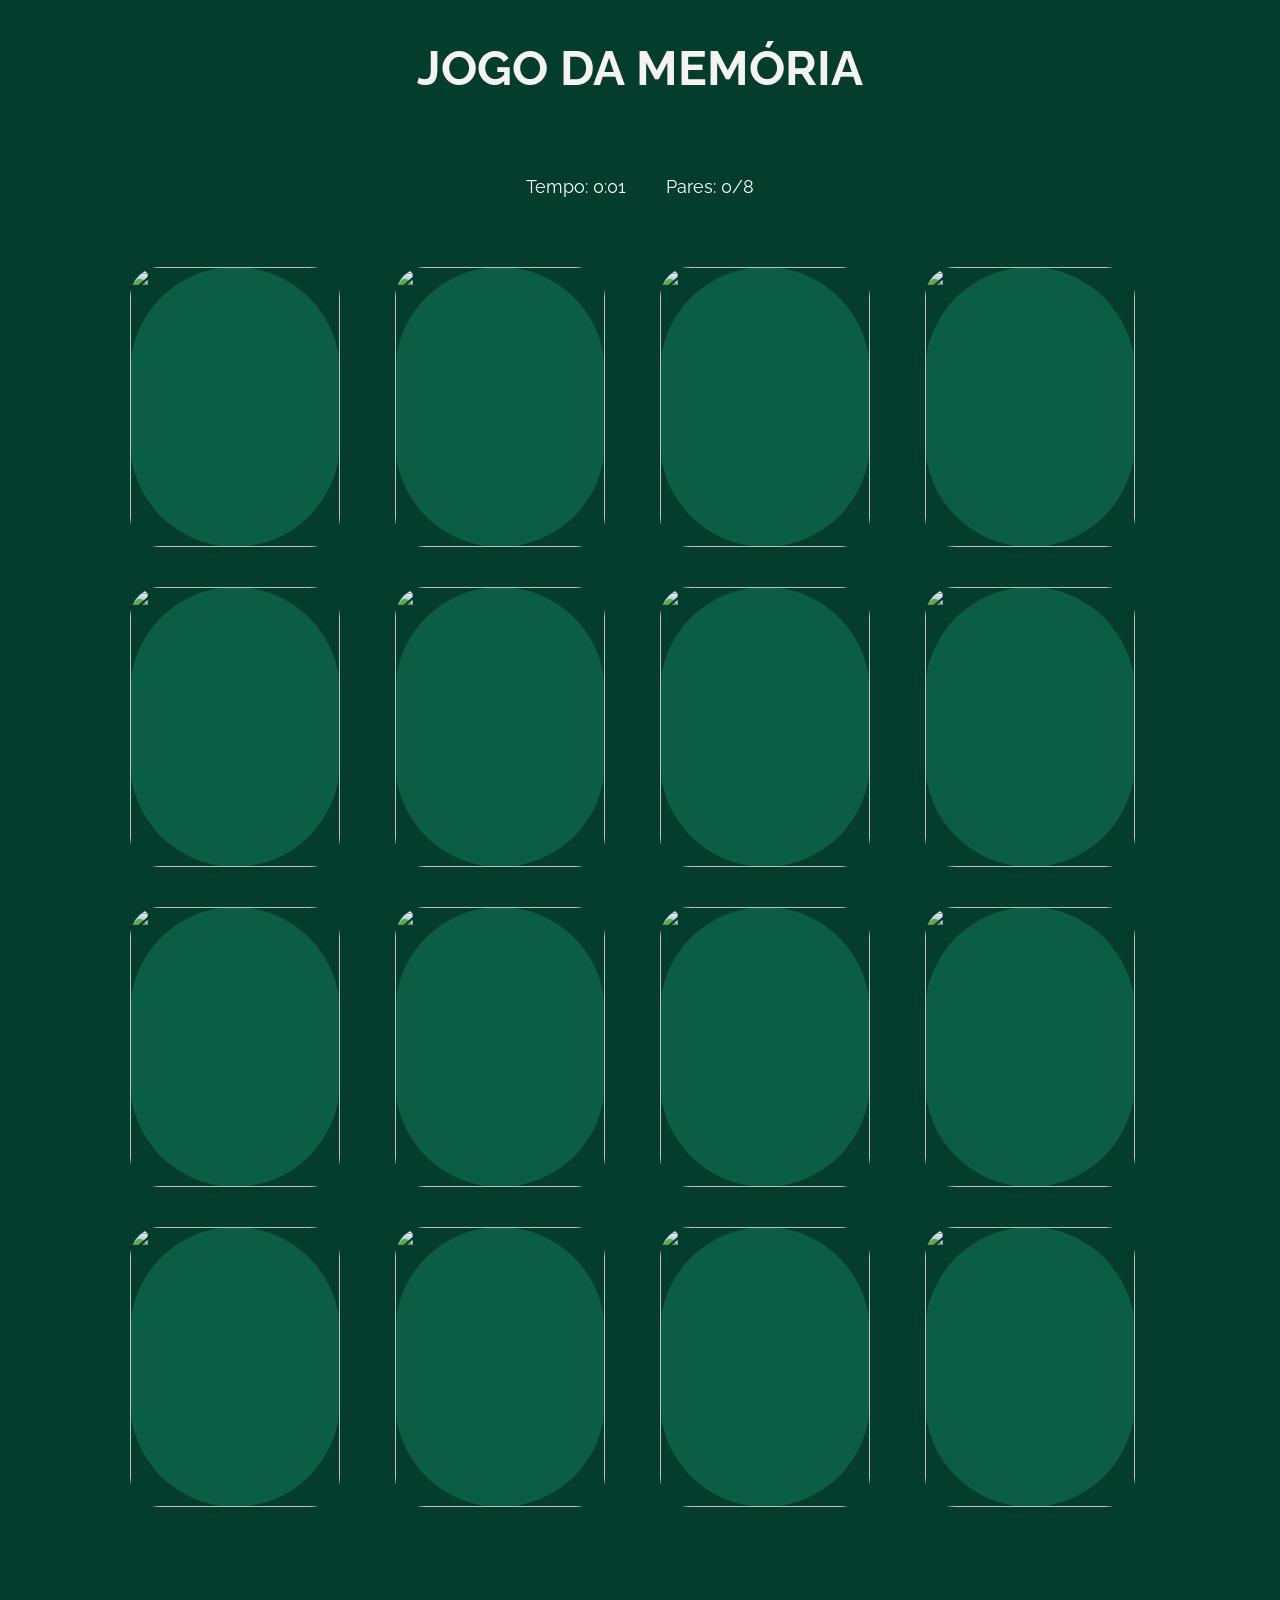
==== game.html @ d038168b "Add files via upload" ====
<!DOCTYPE html>
<html lang="pt-br">
<head>
  <meta charset="UTF-8">
  <title>Jogo da Memória</title>
  <link rel="stylesheet" href="style.css">
</head>

<body class="bodyGame">

    <h1 class="titleGame">JOGO DA MEMÓRIA</h1>

    <div class="divider"></div>
    <div class="info">
        <p>Tempo: <span id="timer">0</span></p>
        <p>Pares: <span id="pairs">0</span>/8</p>
    </div>
    
  <div class="game">


    <!-- PAR 1 -->
    <div class="card" data-card="p1">
      <div class="card-inner">
        <div class="card-front">
          <img src="imagens/caixa master branco.png">
        </div>
        <div class="card-back">
          <img src="imagens/caixa master branco (1).png">
        </div>
      </div>
    </div>

    <div class="card" data-card="p1">
      <div class="card-inner">
        <div class="card-front">
          <img src="imagens/caixa master branco.png">
        </div>
        <div class="card-back">
          <img src="imagens/caixa master branco (1).png">
        </div>
      </div>
    </div>

    <!-- PAR 2 -->
    <div class="card" data-card="p2">
      <div class="card-inner">
        <div class="card-front">
          <img src="imagens/caixa master branco.png">
        </div>
        <div class="card-back">
          <img src="imagens/caixa master branco (2).png">
        </div>
      </div>
    </div>

    <div class="card" data-card="p2">
      <div class="card-inner">
        <div class="card-front">
          <img src="imagens/caixa master branco.png">
        </div>
        <div class="card-back">
          <img src="imagens/caixa master branco (2).png">
        </div>
      </div>
    </div>

    <!-- PAR 3 -->
    <div class="card" data-card="p3">
      <div class="card-inner">
        <div class="card-front">
          <img src="imagens/caixa master branco.png">
        </div>
        <div class="card-back">
          <img src="imagens/caixa master branco (3).png">
        </div>
      </div>
    </div>

    <div class="card" data-card="p3">
      <div class="card-inner">
        <div class="card-front">
          <img src="imagens/caixa master branco.png">
        </div>
        <div class="card-back">
          <img src="imagens/caixa master branco (3).png">
        </div>
      </div>
    </div>

    <!-- PAR 4 -->
    <div class="card" data-card="p4">
      <div class="card-inner">
        <div class="card-front">
          <img src="imagens/caixa master branco.png">
        </div>
        <div class="card-back">
          <img src="imagens/caixa master branco (4).png">
        </div>
      </div>
    </div>

    <div class="card" data-card="p4">
      <div class="card-inner">
        <div class="card-front">
          <img src="imagens/caixa master branco.png">
        </div>
        <div class="card-back">
          <img src="imagens/caixa master branco (4).png">
        </div>
      </div>
    </div>

    <!-- PAR 5 -->
    <div class="card" data-card="p5">
      <div class="card-inner">
        <div class="card-front">
          <img src="imagens/caixa master branco.png">
        </div>
        <div class="card-back">
          <img src="imagens/caixa master branco (5).png">
        </div>
      </div>
    </div>

    <div class="card" data-card="p5">
      <div class="card-inner">
        <div class="card-front">
          <img src="imagens/caixa master branco.png">
        </div>
        <div class="card-back">
          <img src="imagens/caixa master branco (5).png">
        </div>
      </div>
    </div>

    <!-- PAR 6 -->
    <div class="card" data-card="p6">
      <div class="card-inner">
        <div class="card-front">
          <img src="imagens/caixa master branco.png">
        </div>
        <div class="card-back">
          <img src="imagens/caixa master branco (6).png">
        </div>
      </div>
    </div>

    <div class="card" data-card="p6">
      <div class="card-inner">
        <div class="card-front">
          <img src="imagens/caixa master branco.png">
        </div>
        <div class="card-back">
          <img src="imagens/caixa master branco (6).png">
        </div>
      </div>
    </div>

    <!-- PAR 7 -->
    <div class="card" data-card="p7">
      <div class="card-inner">
        <div class="card-front">
          <img src="imagens/caixa master branco.png">
        </div>
        <div class="card-back">
          <img src="imagens/caixa master branco (7).png">
        </div>
      </div>
    </div>

    <div class="card" data-card="p7">
      <div class="card-inner">
        <div class="card-front">
          <img src="imagens/caixa master branco.png">
        </div>
        <div class="card-back">
          <img src="imagens/caixa master branco (7).png">
        </div>
      </div>
    </div>

    <!-- PAR 8 -->
    <div class="card" data-card="p8">
      <div class="card-inner">
        <div class="card-front">
          <img src="imagens/caixa master branco.png">
        </div>
        <div class="card-back">
          <img src="imagens/caixa master branco (8).png">
        </div>
      </div>
    </div>

    <div class="card" data-card="p8">
      <div class="card-inner">
        <div class="card-front">
          <img src="imagens/caixa master branco.png">
        </div>
        <div class="card-back">
          <img src="imagens/caixa master branco (8).png">
        </div>
      </div>
    </div>

  </div>

  <div id="winModal" class="modal hidden">
<div class="modal-content">
  
  <div class="modal-body">
    <h2 class="modal-title">PARABÉNS!</h2>
    <p class="modal-text">VOCÊ CONCLUIU O JOGO!</p>
    <p class="modal-info">TIME: <span id="finalTime"></span></p>
  </div>

  <button onclick="restartGame()" class="modal-btn">
    Ir para o início
  </button>

</div>
</div>

<footer class="footer"><div></div></footer>

  <script src="script.js"></script>

</body>
</html>
---- style.css ----
@import url('https://fonts.googleapis.com/css2?family=Raleway:wght@100..900&display=swap');

* {
  margin: 0;
  padding: 0;
  box-sizing: border-box;
  font-family: "Raleway", sans-serif;
}

html, body {
  height: 100%;
}

body {
  background: #043d2c;
}

.container {
  width: 100%;
  min-height: 100vh;

  display: flex;
  flex-direction: column;
  align-items: center;
  justify-content: center; 

  gap: 20px; 

  padding: 40px 20px;
  text-align: center;
  color: white;
}

/* Logo */
.logo {
  width: clamp(120px, 20vw, 220px);
}

/* Linha */
.divider {
  width: 80%;
  height: 2px;
  background: rgba(255, 255, 255, 0.159); 
  margin-bottom: 60px;
  margin-top: 20px;
}

/* Título */
h1 {
  font-size: clamp(24px, 5vw, 48px);
  font-weight: 700;
}

.subtitle {
  font-size: clamp(16px, 2.5vw, 22px);
  margin-bottom: 10px;
}

/* Botão */
.play-btn {
  background: #0b5e44;
  border: none;
  color: white;
  margin-top: 30px;

  font-size: clamp(18px, 3vw, 26px);
  padding: 18px 50px;

  border-radius: 50px;
  cursor: pointer;

  display: flex;
  align-items: center;
  gap: 10px;

  transition: 0.2s ease;
  text-decoration: none;
  box-shadow: 
    0 8px 0 #032001,  
    0 10px 20px rgba(0,0,0,0.25); 
}

.play-btn:hover {
  background: #0f7a59;
  transform: scale(1.05);
}

.play-btn:active {
  transform: translateY(4px);

  box-shadow: 
    0 4px 0 #032001,
    0 6px 12px rgba(0,0,0,0.25);
}

/* QR */
.qr-container {
  display: flex;
  flex-direction: column;
  align-items: center;
  gap: 10px;
  margin-top: 50px;
}

.qr-container img {
  width: 140px;
}

.qr-container p {
  font-size: clamp(14px, 2vw, 18px);
}

.card {
  width: 210px;
  height: 280px;
}

.card-inner {
  width: 100%;
  height: 100%;
  transition: transform 0.5s;
  transform-style: preserve-3d;
  position: relative;
}

.card.flip .card-inner {
  transform: rotateY(180deg);
}

.card-front, .card-back {
  position: absolute;
  width: 100%;
  height: 100%;
  border-radius: 150px;
  backface-visibility: hidden;
}

.card-front {
  background: #0b5e44; /* verso */
}

.card-back {
  background: white;
  transform: rotateY(180deg);
}

.game {
  display: grid;
  grid-template-columns: repeat(4, 1fr);
  gap: 40px;

  width: 100%;
  max-width: 1100px;
  margin: 50px auto 0;

  padding: 0 40px 100px;
}

.card-front img,
.card-back img {
  width: 100%;
  height: 100%;
  object-fit: cover; 
  border-radius: 30px;
}

.bodyGame{
  justify-items: center; 
  align-items: center;
}

.titleGame{
  color: #f5f2f2;
  justify-content: center;
  align-items: center;
  margin-top: 40px;
}

.info {
  display: flex;
  justify-content: center;
  gap: 40px;
  color: white;
  font-size: 18px;
  margin-bottom: 20px;
}

/* FUNDO ESCURO */
.modal {
  position: fixed;
  top: 0;
  left: 0;
  width: 100%;
  height: 100%;

  background: rgba(0, 0, 0, 0.6); /* opacidade */

  display: flex;
  justify-content: center;
  align-items: center;

  z-index: 999;
}

/* ESCONDER */
.hidden {
  display: none;
}

.modal-content {
  background: #109547;
  padding: 40px;
  border-radius: 20px;
  color: white;
  width: 700px;
  height: 500px;

  display: flex;
  flex-direction: column;
}

/* BLOCO DO TEXTO */
.modal-body {
  flex: 1; /* ocupa todo espaço disponível */

  display: flex;
  flex-direction: column;
  justify-content: center; /* centraliza vertical */
  align-items: center; /* centraliza horizontal */
  text-align: center;
}

/* BOTÃO */
.modal-btn {
  align-self: center; /* centraliza botão */
  margin-bottom: 10px;
}

/* PARABÉNS */
.modal-title {
  font-size: 60px;
  font-weight: bold;

  text-shadow: 0 4px 8px rgba(0,0,0,0.4); 
}

/* TEXTO */
.modal-text {
  margin: 10px 0 20px;
  font-size: 30px;
  text-align: center;
}

/* INFO */
.modal-info {
  font-size: 23px;
  margin: 5px 0;
}

/* BOTÃO */
.modal-btn {
  margin-top: auto; /* força ficar embaixo */
  padding: 12px 25px;
  border: none;
  border-radius: 30px;
  width: 200px;
  background: #064e3b;
  color: white;
  cursor: pointer;

  box-shadow:
    0 6px 0 #022c22,
    0 8px 15px rgba(0,0,0,0.3);

  transition: 0.2s;
}

footer{
  height: 100px;
}


.modal-btn:active {
  transform: translateY(3px);

  box-shadow:
    0 3px 0 #022c22,
    0 5px 10px rgba(0,0,0,0.3);
}

body.bodyGame {
  display: flex;
  flex-direction: column;
  align-items: center;
}

@media (max-width: 1024px) {
  .game {
    gap: 30px;
    padding: 0 30px 80px;
  }

  .titleGame{
    font-size: 80px;
  }

  .info{
    font-size: 28px;
  }
}

@media (max-width: 600px) {
  .game {
    gap: 20px;
    padding: 0 20px 60px;
  }

  .card {
    width: 100%;
    height: auto;
  }

  .card-inner {
    aspect-ratio: 3 / 4; 
  }

  .info{
    font-size: 60px;
  }
}
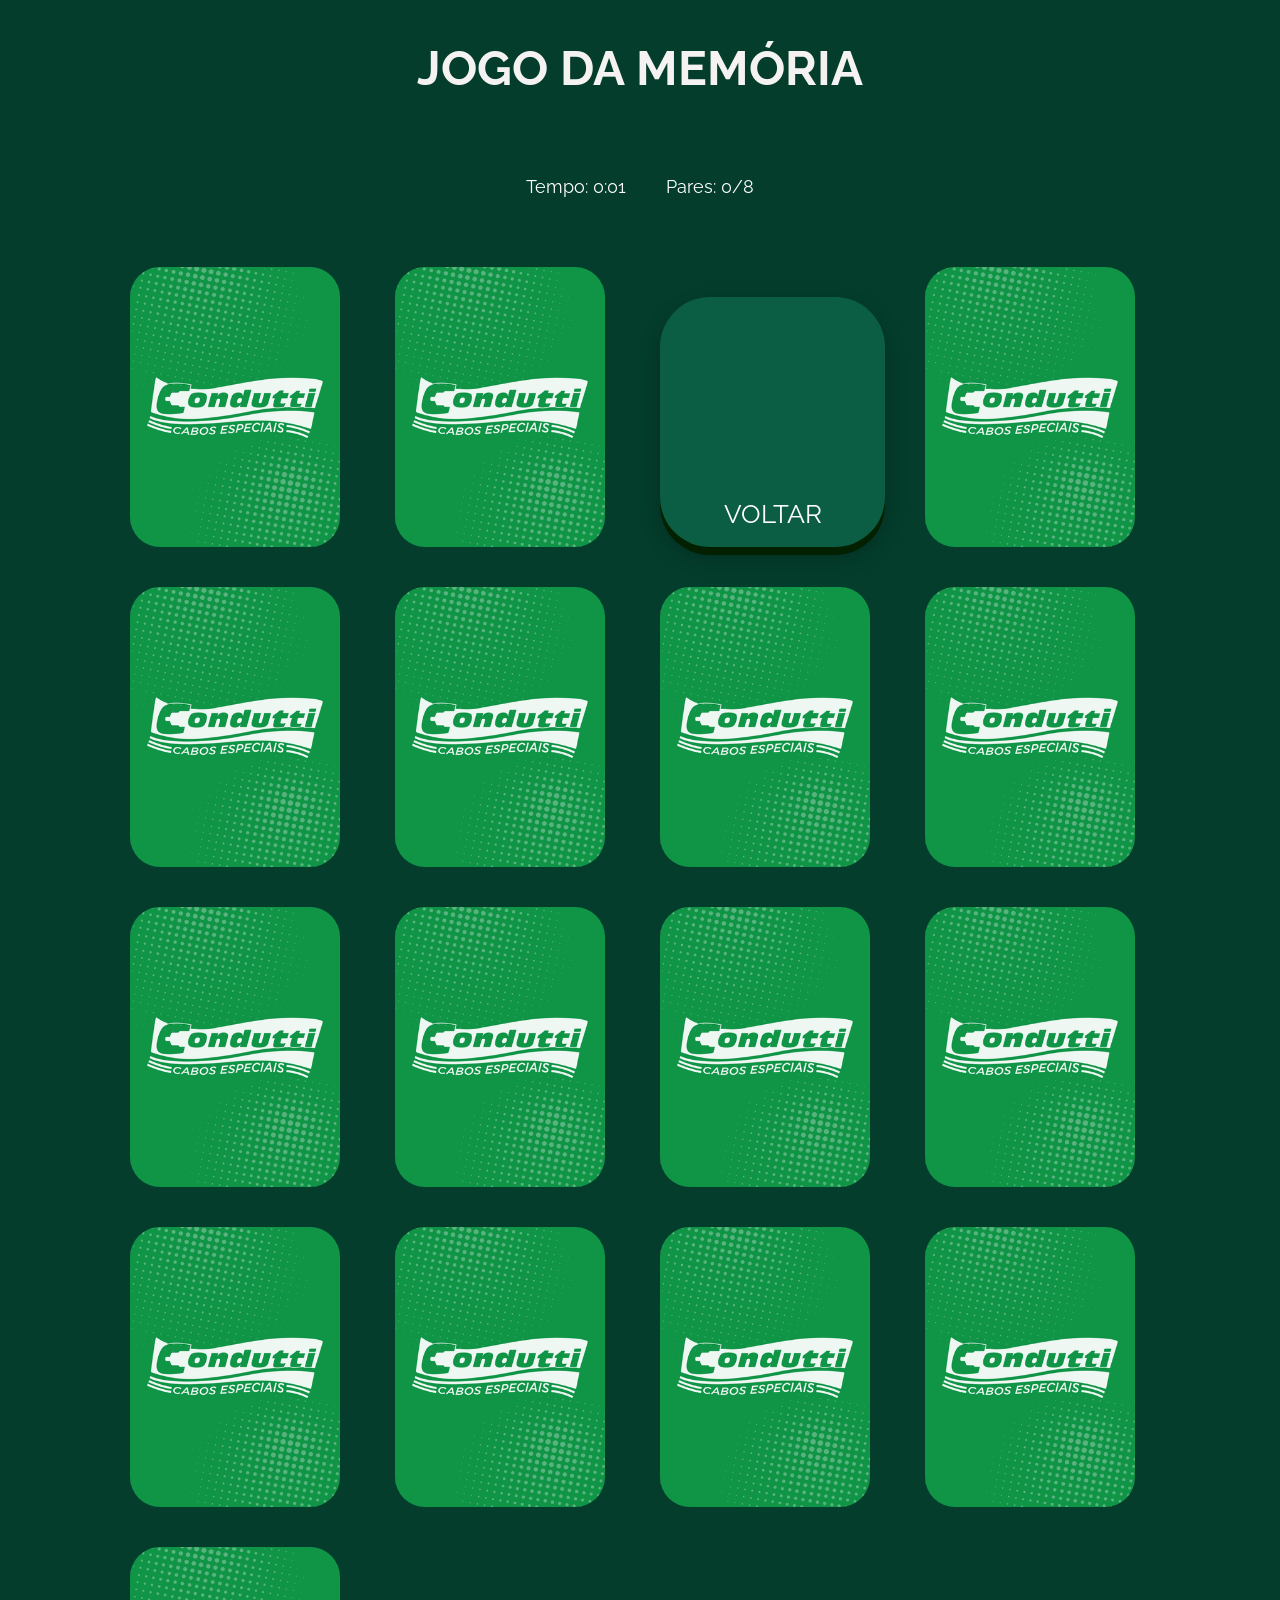
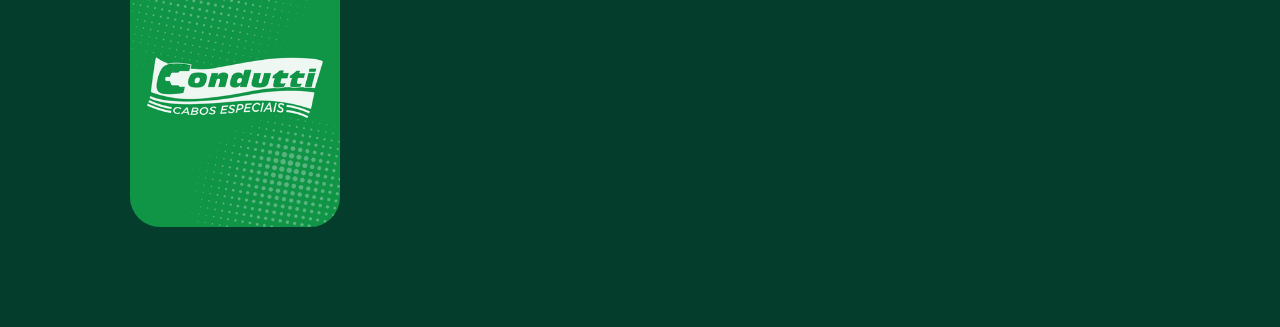
==== commit 024d207b: "botão de volta" ====
--- a/game.html
+++ b/game.html
@@ -203,6 +203,9 @@
       </div>
     </div>
 
+    <a href="game.html" class="back-btn">
+       VOLTAR
+    </a>
   </div>
 
   <div id="winModal" class="modal hidden">
--- a/style.css
+++ b/style.css
@@ -294,6 +294,31 @@
   align-items: center;
 }
 
+.back-btn{
+  background: #0b5e44;
+  border: none;
+  color: white;
+  margin-top: 30px;
+
+  font-size: clamp(18px, 3vw, 26px);
+  padding: 18px 50px;
+
+  border-radius: 50px;
+  cursor: pointer;
+
+  display: flex;
+  align-items: end;
+  justify-content: center;
+
+  gap: 10px;
+
+  transition: 0.2s ease;
+  text-decoration: none;
+  box-shadow: 
+    0 8px 0 #032001,  
+    0 10px 20px rgba(0,0,0,0.25); 
+}
+
 @media (max-width: 1024px) {
   .game {
     gap: 30px;
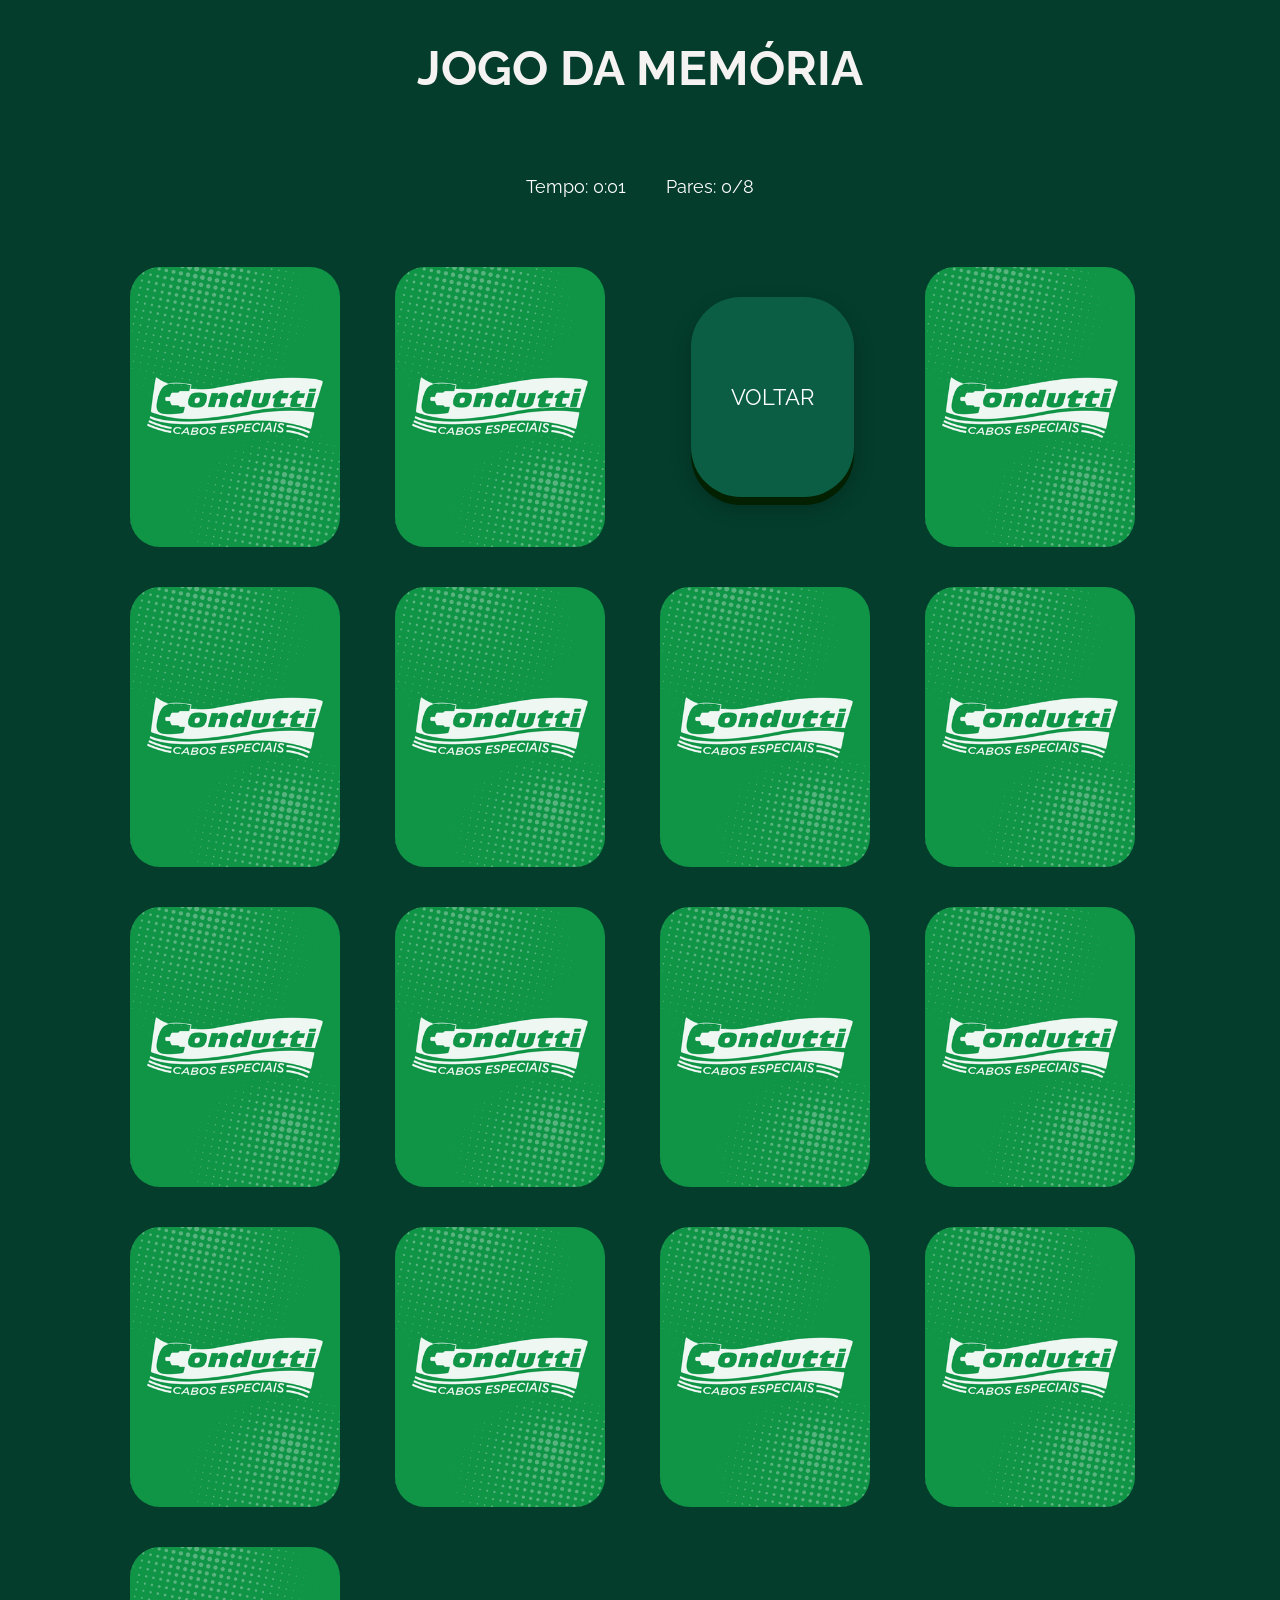
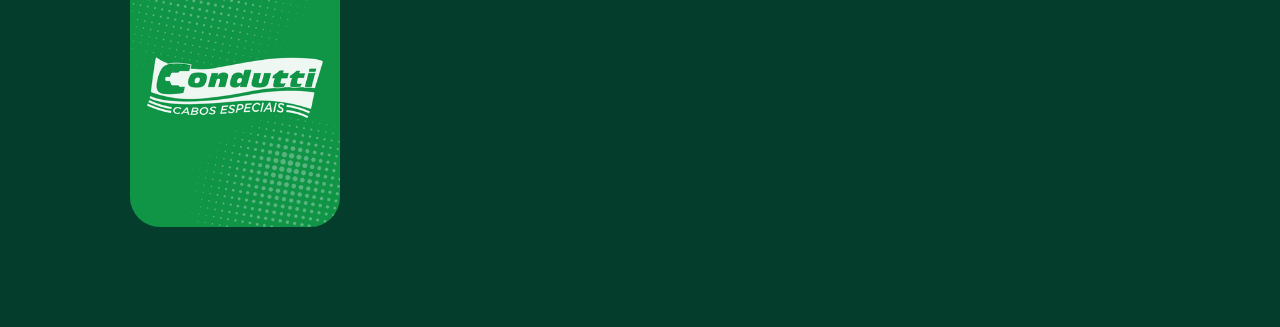
==== commit 034eb8db: "botõão voltar" ====
--- a/game.html
+++ b/game.html
@@ -203,8 +203,8 @@
       </div>
     </div>
 
-    <a href="game.html" class="back-btn">
-       VOLTAR
+    <a href="index.html" class="back-btn">
+      VOLTAR
     </a>
   </div>
 
--- a/style.css
+++ b/style.css
@@ -294,29 +294,29 @@
   align-items: center;
 }
 
-.back-btn{
+.back-btn {
   background: #0b5e44;
-  border: none;
-  color: white;
-  margin-top: 30px;
-
-  font-size: clamp(18px, 3vw, 26px);
-  padding: 18px 50px;
+  color: white;
+
+  margin: 30px auto 50px; /* centraliza + espaço embaixo */
+
+  font-size: clamp(16px, 3vw, 22px);
+  padding: 14px 40px;
 
   border-radius: 50px;
   cursor: pointer;
 
   display: flex;
-  align-items: end;
+  align-items: center;
   justify-content: center;
 
-  gap: 10px;
-
-  transition: 0.2s ease;
   text-decoration: none;
+
   box-shadow: 
     0 8px 0 #032001,  
     0 10px 20px rgba(0,0,0,0.25); 
+
+  transition: 0.2s ease;
 }
 
 @media (max-width: 1024px) {
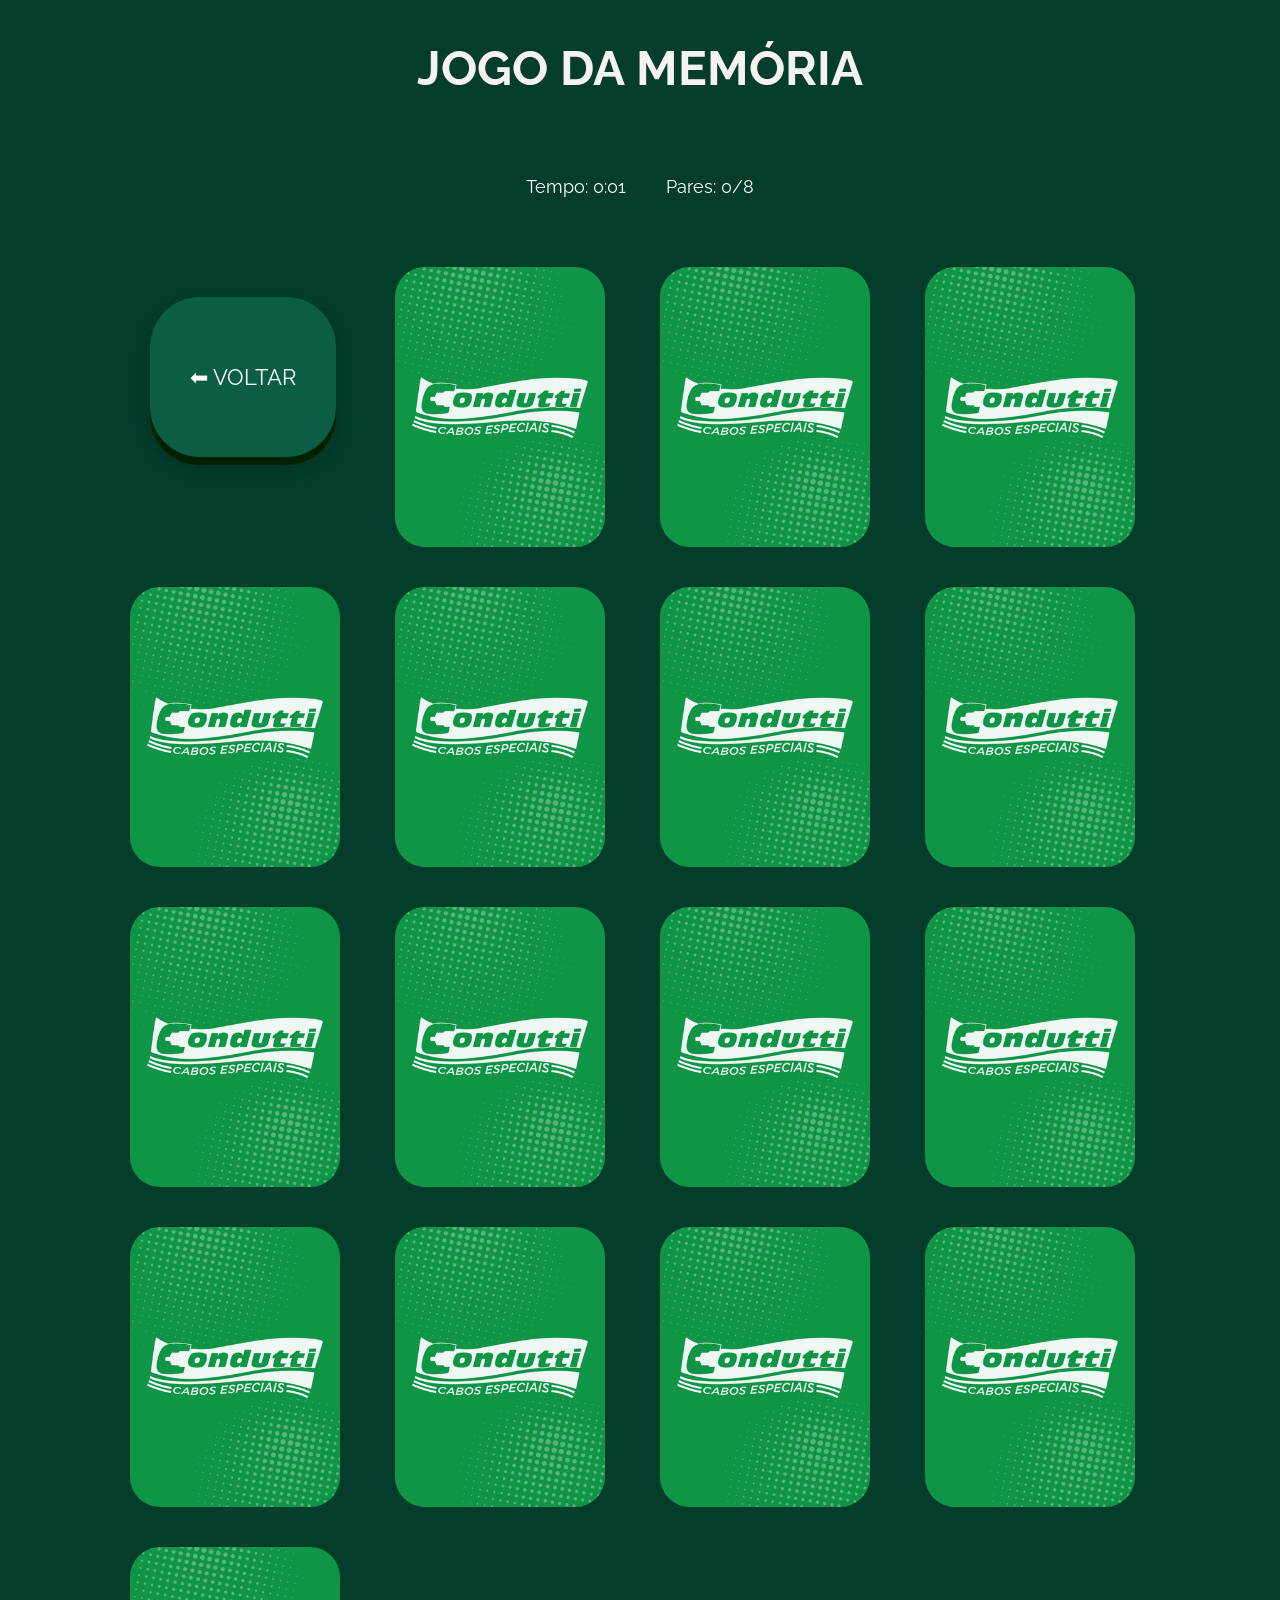
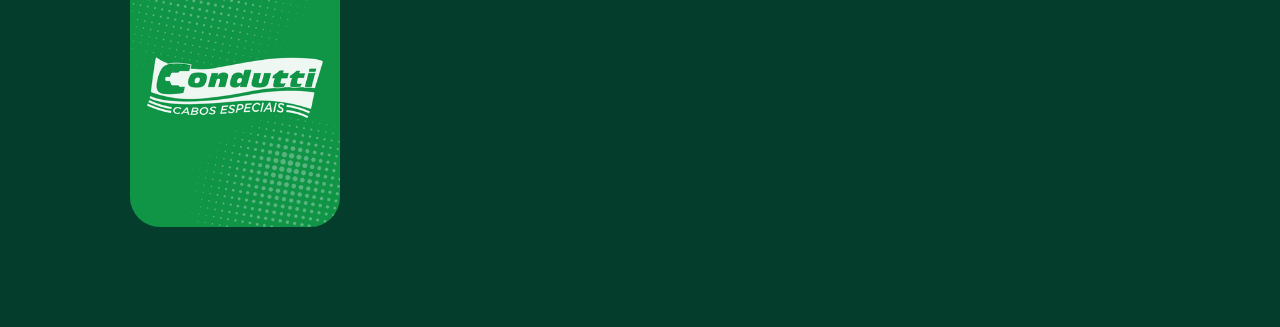
==== commit 46713822: "botão voltar" ====
--- a/game.html
+++ b/game.html
@@ -203,9 +203,11 @@
       </div>
     </div>
 
-    <a href="index.html" class="back-btn">
-      VOLTAR
-    </a>
+    <div class="back-container">
+      <a href="index.html" class="back-btn">
+        ⬅ VOLTAR
+      </a>
+    </div>
   </div>
 
   <div id="winModal" class="modal hidden">
--- a/style.css
+++ b/style.css
@@ -319,6 +319,13 @@
   transition: 0.2s ease;
 }
 
+.back-container {
+  width: 100%;
+  display: flex;
+  justify-content: center;
+  margin-bottom: 40px;
+}
+
 @media (max-width: 1024px) {
   .game {
     gap: 30px;
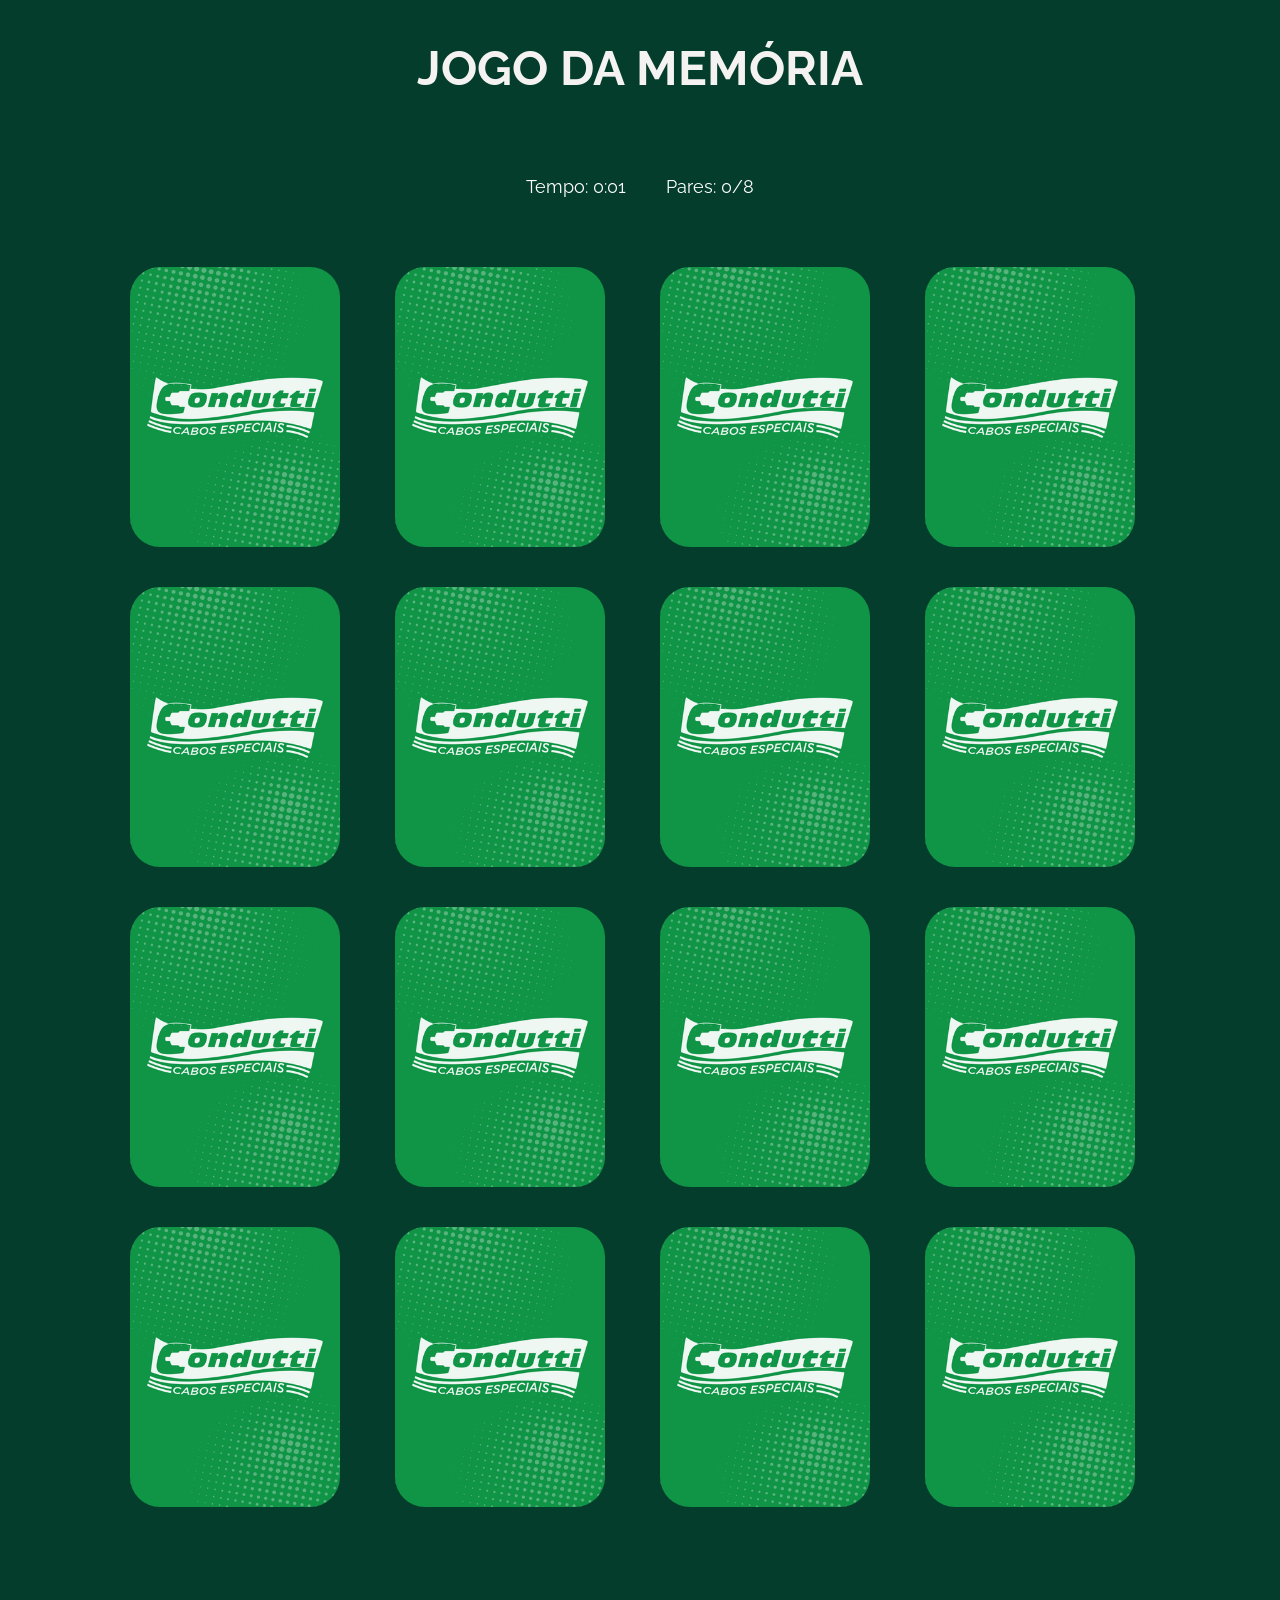
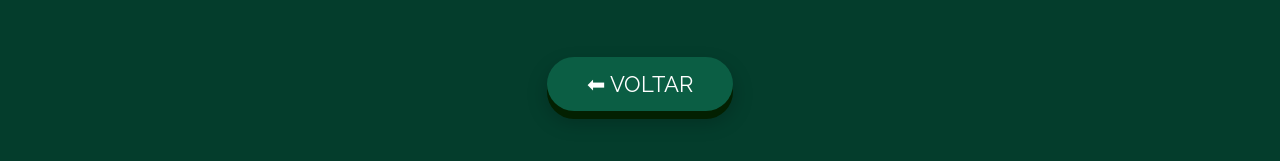
==== commit 906653dc: "voltar" ====
--- a/game.html
+++ b/game.html
@@ -203,12 +203,13 @@
       </div>
     </div>
 
-    <div class="back-container">
+  </div>
+
+  <div class="back-container">
       <a href="index.html" class="back-btn">
         ⬅ VOLTAR
       </a>
     </div>
-  </div>
 
   <div id="winModal" class="modal hidden">
 <div class="modal-content">
--- a/style.css
+++ b/style.css
@@ -359,4 +359,11 @@
   .info{
     font-size: 60px;
   }
+}
+
+.back-container {
+  grid-column: 1 / -1; /* ocupa todas as colunas */
+  display: flex;
+  justify-content: center;
+  margin-top: 20px;
 }
